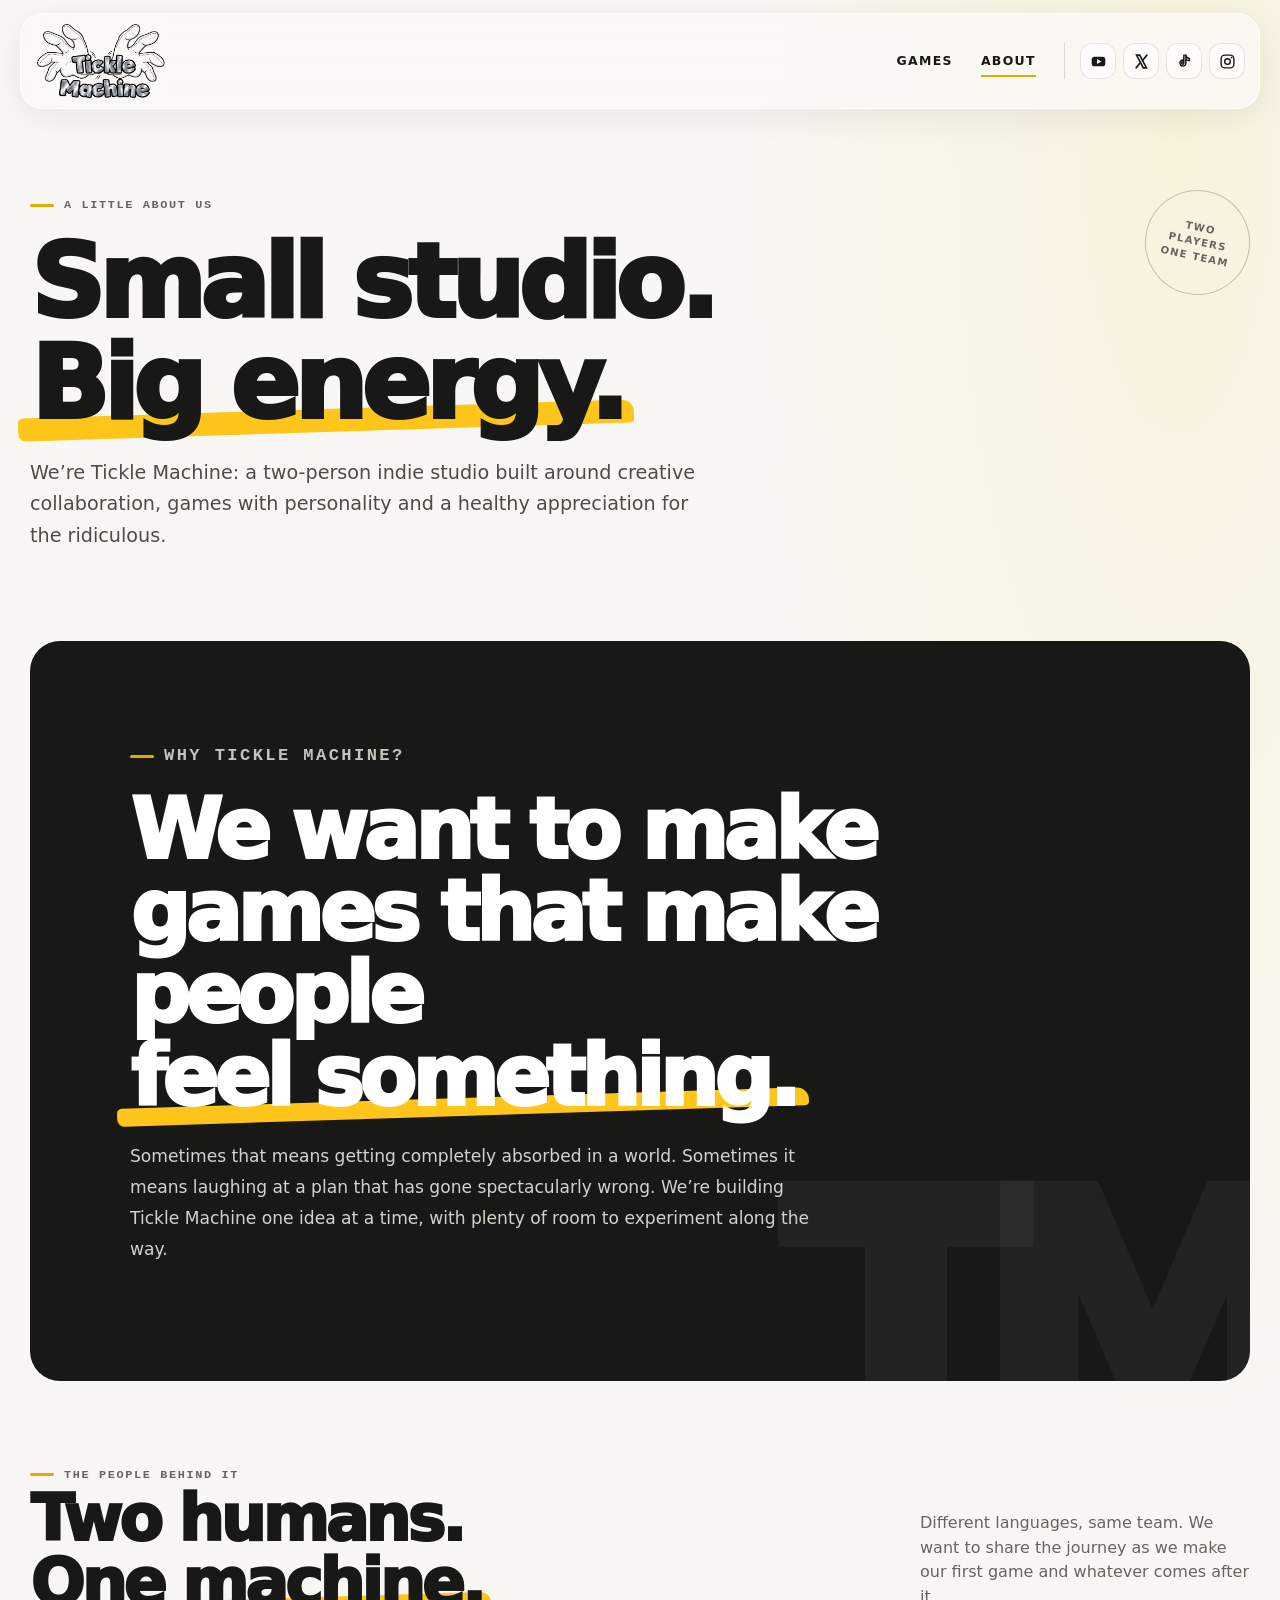
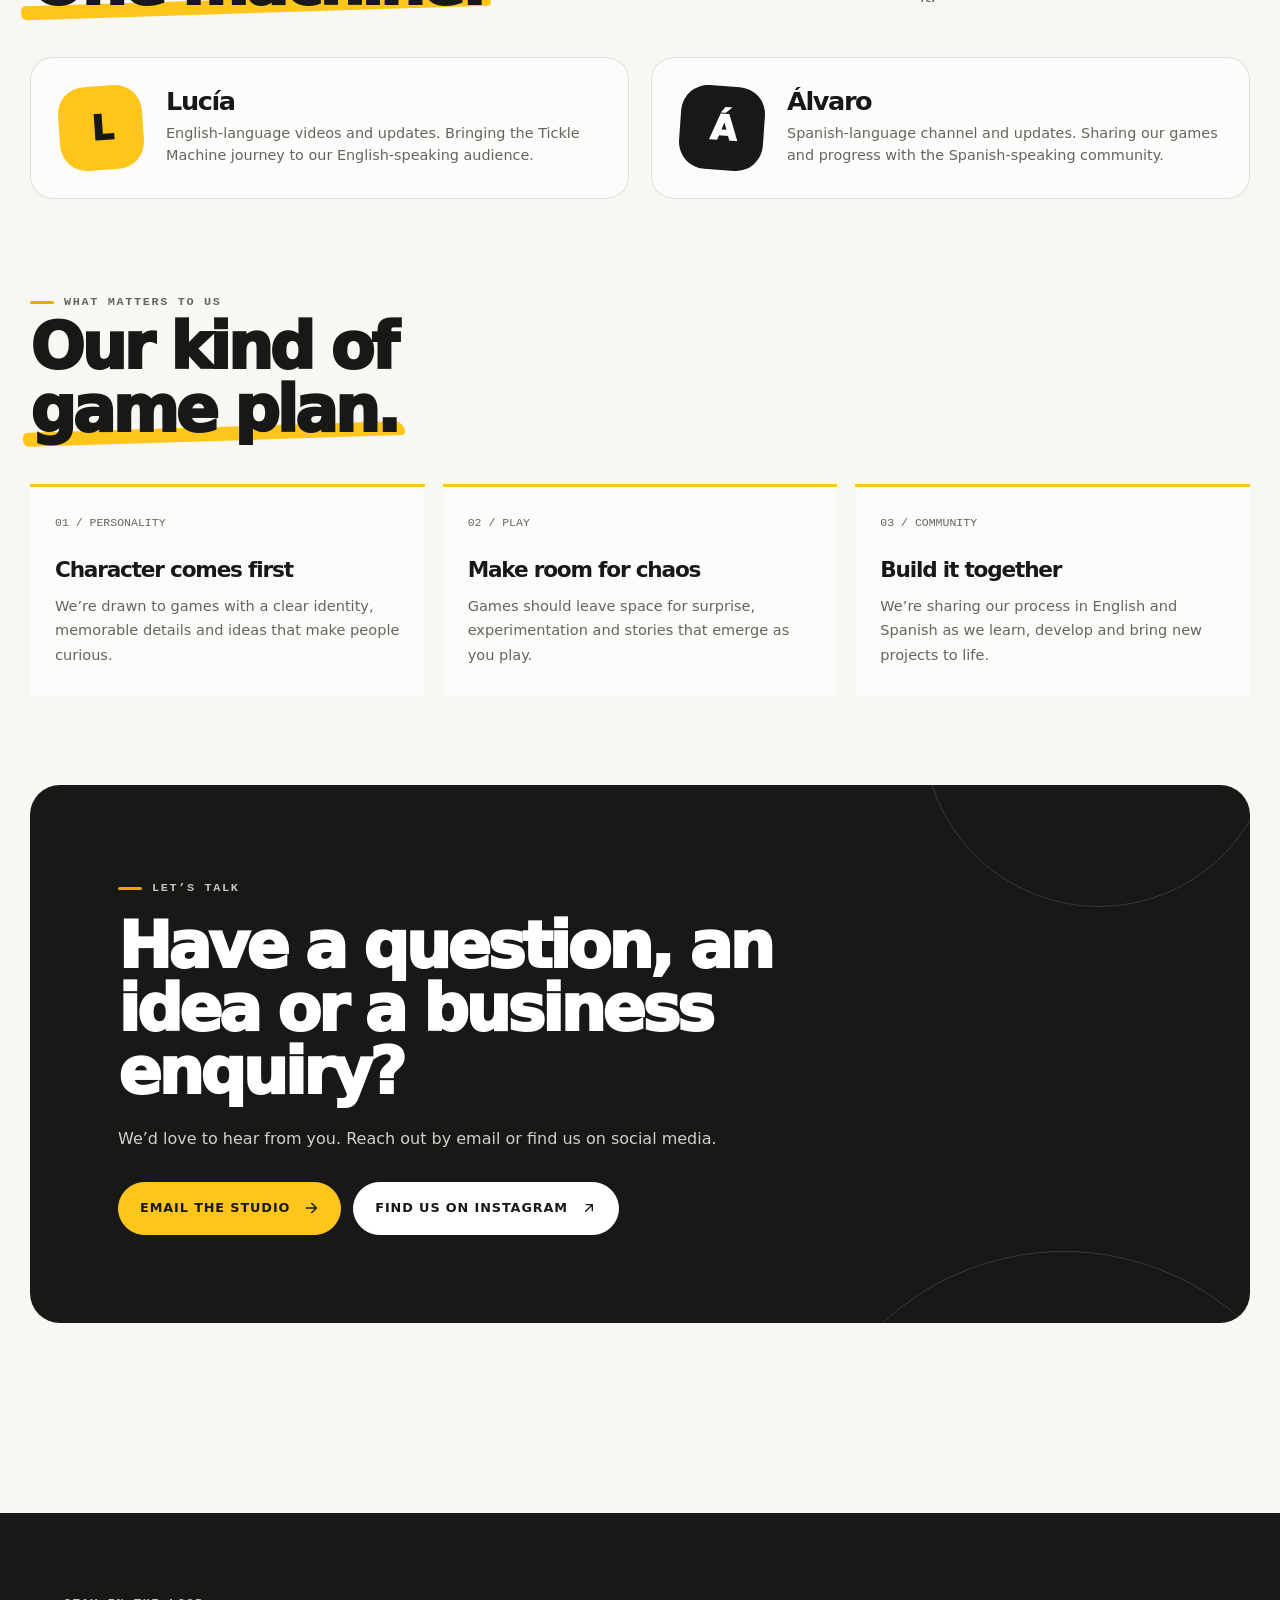
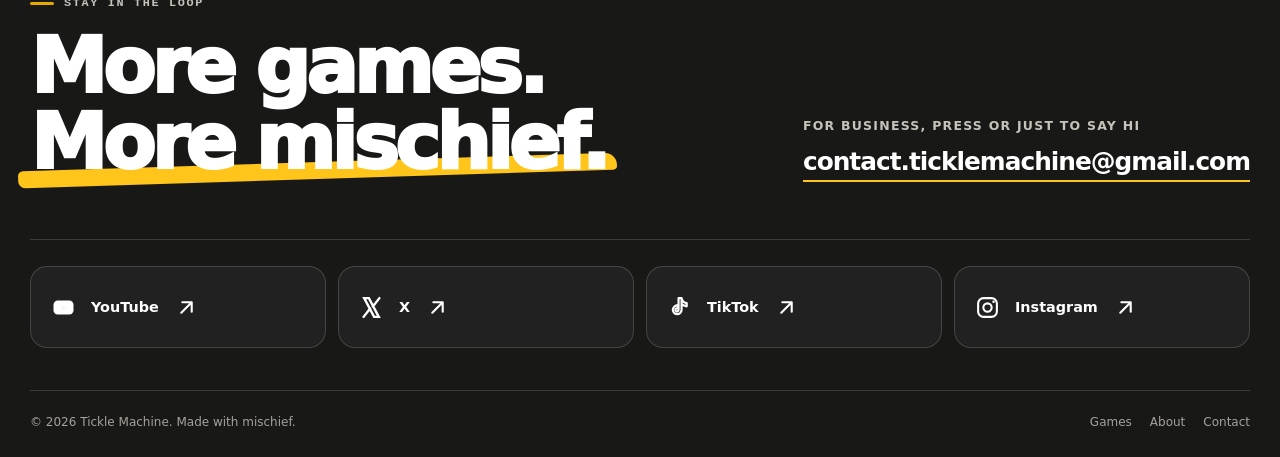
==== about.html @ f0a217b1 "commit page web" ====
<!doctype html>
<html lang="en">
<head>
  <meta charset="utf-8">
  <meta name="viewport" content="width=device-width, initial-scale=1">
  <meta name="theme-color" content="#f8f7f3">
  <meta name="description" content="Meet Lucía and Álvaro, the two-person indie studio behind Tickle Machine, and learn about the ideas shaping their games.">
  <meta property="og:type" content="website">
  <meta property="og:title" content="About Us — Tickle Machine">
  <meta property="og:description" content="Meet Lucía and Álvaro, the two-person indie studio behind Tickle Machine, and learn about the ideas shaping their games.">
  <title>About Us — Tickle Machine</title>
  <link rel="icon" type="image/png" href="assets/gangsta-style-logo.png">
  <script>document.documentElement.classList.add("js");</script>
  <link rel="stylesheet" href="styles.css">
  <script src="script.js" defer></script>
</head>
<body>
<a class="skip-link" href="#main-content">Skip to content</a>
<header class="site-header">
  <div class="nav-inner">
    <a class="brand-mark" href="index.html" aria-label="Tickle Machine home"><img src="assets/tickle-machine-logo.webp" alt="Tickle Machine" width="300" height="176"></a>
    <div class="nav-right">
      <button class="menu-toggle" type="button" aria-label="Open navigation menu" aria-expanded="false" aria-controls="navigation-panel"><svg viewBox="0 0 24 24" fill="none" stroke="currentColor" stroke-width="2.2" stroke-linecap="round" aria-hidden="true"><path d="M4 7h16M4 12h16M4 17h16"/></svg></button>
      <div class="nav-panel" id="navigation-panel">
        <nav class="main-nav" aria-label="Main navigation"><a class="nav-link" href="games.html">GAMES</a><a class="nav-link" href="about.html" aria-current="page">ABOUT</a></nav>
        <div class="social-nav-wrap"><p class="mobile-social-heading">Follow the machine</p><div class="nav-socials"><a class="social-icon" href="https://www.youtube.com/@TickleMachineEN" target="_blank" rel="noopener noreferrer" aria-label="Tickle Machine on YouTube" title="YouTube"><svg viewBox="0 0 24 24" aria-hidden="true"><rect x="2.4" y="5.2" width="19.2" height="13.6" rx="4.1" fill="currentColor"/><path d="M10 8.6 16 12l-6 3.4z" fill="var(--paper, #f8f7f3)"/></svg></a><a class="social-icon" href="https://x.com/TickleMachine_" target="_blank" rel="noopener noreferrer" aria-label="Tickle Machine on X" title="X"><svg viewBox="0 0 24 24" aria-hidden="true"><path d="M5 3h4.5l9.5 18h-4.5L5 3Zm-.6 18L10.7 13m2.6-2L19.6 3" fill="none" stroke="currentColor" stroke-width="2.3" stroke-linecap="round"/></svg></a><a class="social-icon" href="https://www.tiktok.com/@ticklemachine_en" target="_blank" rel="noopener noreferrer" aria-label="Tickle Machine on TikTok" title="TikTok"><svg viewBox="0 0 24 24" aria-hidden="true"><path d="M14 3v11.2a4.2 4.2 0 1 1-3.4-4.1v3a1.5 1.5 0 1 0 .5 1.1V3H14Zm0 0c.5 2.7 2.2 4.4 4.9 4.8v3.1A9.6 9.6 0 0 1 14 8.8" fill="none" stroke="currentColor" stroke-width="2.1" stroke-linecap="round" stroke-linejoin="round"/></svg></a><a class="social-icon" href="https://www.instagram.com/ticklemachine_en/" target="_blank" rel="noopener noreferrer" aria-label="Tickle Machine on Instagram" title="Instagram"><svg viewBox="0 0 24 24" aria-hidden="true"><rect x="3" y="3" width="18" height="18" rx="5.1" fill="none" stroke="currentColor" stroke-width="2"/><circle cx="12" cy="12" r="4" fill="none" stroke="currentColor" stroke-width="2"/><circle cx="17.8" cy="6.4" r="1.2" fill="currentColor"/></svg></a></div></div>
      </div>
    </div>
  </div>
</header>
<main id="main-content">
<section class="page-intro">
  <div class="container"><p class="eyebrow reveal">A little about us</p><h1 class="reveal">Small studio.<br><span class="accent-text">Big energy.</span></h1><p class="lead reveal">We’re Tickle Machine: a two-person indie studio built around creative collaboration, games with personality and a healthy appreciation for the ridiculous.</p></div>
  <div class="page-stamp" aria-hidden="true">Two<br>players<br>one team</div>
</section>
<section class="section" style="padding-top:0">
  <div class="container">
    <div class="about-manifesto reveal"><p class="eyebrow">Why Tickle Machine?</p><h2>We want to make games that make people <span class="accent-text">feel something.</span></h2><p>Sometimes that means getting completely absorbed in a world. Sometimes it means laughing at a plan that has gone spectacularly wrong. We’re building Tickle Machine one idea at a time, with plenty of room to experiment along the way.</p></div>
    <div class="section-heading reveal" style="margin-top:78px"><div><p class="eyebrow">The people behind it</p><h2>Two humans.<br><span class="accent-text">One machine.</span></h2></div><p>Different languages, same team. We want to share the journey as we make our first game and whatever comes after it.</p></div>
    <div class="people-grid">
      <article class="person-card reveal"><div class="person-monogram" aria-hidden="true">L</div><div><h3>Lucía</h3><p>English-language videos and updates. Bringing the Tickle Machine journey to our English-speaking audience.</p></div></article>
      <article class="person-card reveal reveal-delay-1"><div class="person-monogram" aria-hidden="true">Á</div><div><h3>Álvaro</h3><p>Spanish-language channel and updates. Sharing our games and progress with the Spanish-speaking community.</p></div></article>
    </div>
    <div class="section-heading reveal" style="margin-top:88px"><div><p class="eyebrow">What matters to us</p><h2>Our kind of <span class="accent-text">game plan.</span></h2></div></div>
    <div class="values-grid">
      <article class="value-card reveal"><span class="value-number">01 / PERSONALITY</span><h3>Character comes first</h3><p>We’re drawn to games with a clear identity, memorable details and ideas that make people curious.</p></article>
      <article class="value-card reveal reveal-delay-1"><span class="value-number">02 / PLAY</span><h3>Make room for chaos</h3><p>Games should leave space for surprise, experimentation and stories that emerge as you play.</p></article>
      <article class="value-card reveal reveal-delay-2"><span class="value-number">03 / COMMUNITY</span><h3>Build it together</h3><p>We’re sharing our process in English and Spanish as we learn, develop and bring new projects to life.</p></article>
    </div>
    <div class="about-contact studio-banner about-contact reveal"><p class="eyebrow">Let’s talk</p><h2>Have a question, an idea or a business enquiry?</h2><p>We’d love to hear from you. Reach out by email or find us on social media.</p><div class="button-row"><a class="button button-primary" href="mailto:contact.ticklemachine@gmail.com">Email the studio <svg viewBox="0 0 24 24" fill="none" stroke="currentColor" stroke-width="2" stroke-linecap="round" stroke-linejoin="round" aria-hidden="true"><path d="M5 12h14M13 5l7 7-7 7"/></svg></a><a class="button button-light" href="https://www.instagram.com/ticklemachine_en/" target="_blank" rel="noopener noreferrer">Find us on Instagram <svg viewBox="0 0 24 24" fill="none" stroke="currentColor" stroke-width="2" stroke-linecap="round" stroke-linejoin="round" aria-hidden="true"><path d="M7 17 17 7M8 7h9v9"/></svg></a></div></div>
  </div>
</section>
</main>
<footer class="site-footer">
  <div class="container">
    <div class="footer-top">
      <div><p class="eyebrow">Stay in the loop</p><h2>More games.<br><span class="accent-text">More mischief.</span></h2></div>
      <div class="footer-email-block"><p>For business, press or just to say hi</p><a class="footer-email" href="mailto:contact.ticklemachine@gmail.com">contact.ticklemachine@gmail.com</a></div>
    </div>
    <div class="footer-socials" aria-label="Social media"><a class="footer-social" href="https://www.youtube.com/@TickleMachineEN" target="_blank" rel="noopener noreferrer" aria-label="Follow Tickle Machine on YouTube"><svg viewBox="0 0 24 24" aria-hidden="true"><rect x="2.4" y="5.2" width="19.2" height="13.6" rx="4.1" fill="currentColor"/><path d="M10 8.6 16 12l-6 3.4z" fill="var(--paper, #f8f7f3)"/></svg><span>YouTube</span><svg viewBox="0 0 24 24" fill="none" stroke="currentColor" stroke-width="2" stroke-linecap="round" stroke-linejoin="round" aria-hidden="true"><path d="M7 17 17 7M8 7h9v9"/></svg></a><a class="footer-social" href="https://x.com/TickleMachine_" target="_blank" rel="noopener noreferrer" aria-label="Follow Tickle Machine on X"><svg viewBox="0 0 24 24" aria-hidden="true"><path d="M5 3h4.5l9.5 18h-4.5L5 3Zm-.6 18L10.7 13m2.6-2L19.6 3" fill="none" stroke="currentColor" stroke-width="2.3" stroke-linecap="round"/></svg><span>X</span><svg viewBox="0 0 24 24" fill="none" stroke="currentColor" stroke-width="2" stroke-linecap="round" stroke-linejoin="round" aria-hidden="true"><path d="M7 17 17 7M8 7h9v9"/></svg></a><a class="footer-social" href="https://www.tiktok.com/@ticklemachine_en" target="_blank" rel="noopener noreferrer" aria-label="Follow Tickle Machine on TikTok"><svg viewBox="0 0 24 24" aria-hidden="true"><path d="M14 3v11.2a4.2 4.2 0 1 1-3.4-4.1v3a1.5 1.5 0 1 0 .5 1.1V3H14Zm0 0c.5 2.7 2.2 4.4 4.9 4.8v3.1A9.6 9.6 0 0 1 14 8.8" fill="none" stroke="currentColor" stroke-width="2.1" stroke-linecap="round" stroke-linejoin="round"/></svg><span>TikTok</span><svg viewBox="0 0 24 24" fill="none" stroke="currentColor" stroke-width="2" stroke-linecap="round" stroke-linejoin="round" aria-hidden="true"><path d="M7 17 17 7M8 7h9v9"/></svg></a><a class="footer-social" href="https://www.instagram.com/ticklemachine_en/" target="_blank" rel="noopener noreferrer" aria-label="Follow Tickle Machine on Instagram"><svg viewBox="0 0 24 24" aria-hidden="true"><rect x="3" y="3" width="18" height="18" rx="5.1" fill="none" stroke="currentColor" stroke-width="2"/><circle cx="12" cy="12" r="4" fill="none" stroke="currentColor" stroke-width="2"/><circle cx="17.8" cy="6.4" r="1.2" fill="currentColor"/></svg><span>Instagram</span><svg viewBox="0 0 24 24" fill="none" stroke="currentColor" stroke-width="2" stroke-linecap="round" stroke-linejoin="round" aria-hidden="true"><path d="M7 17 17 7M8 7h9v9"/></svg></a></div>
    <div class="footer-bottom"><p>© <span data-current-year>2026</span> Tickle Machine. Made with mischief.</p><div class="footer-bottom-links"><a href="games.html">Games</a><a href="about.html">About</a><a href="mailto:contact.ticklemachine@gmail.com">Contact</a></div></div>
  </div>
</footer>
</body>
</html>
---- styles.css ----
:root {
  --paper: #f8f7f3;
  --paper-deep: #efede7;
  --ink: #181817;
  --muted: #66645f;
  --line: rgba(24, 24, 23, .13);
  --yellow: #ffc51b;
  --yellow-deep: #e6a900;
  --white: #fff;
  --glass: rgba(255, 255, 255, .72);
  --shadow: 0 24px 70px rgba(24, 24, 23, .12);
  --radius: 26px;
  --content: 1220px;
}

* { box-sizing: border-box; }
html { scroll-behavior: smooth; scroll-padding-top: 112px; }
body {
  margin: 0;
  color: var(--ink);
  background:
    radial-gradient(ellipse at 92% 4%, rgba(255, 197, 27, .10), transparent 27rem),
    var(--paper);
  font-family: Inter, ui-sans-serif, system-ui, -apple-system, BlinkMacSystemFont, "Segoe UI", sans-serif;
  line-height: 1.55;
  -webkit-font-smoothing: antialiased;
}
body.menu-open { overflow: hidden; }
a { color: inherit; text-decoration: none; }
button { font: inherit; }
img { display: block; max-width: 100%; }
::selection { color: var(--ink); background: var(--yellow); }

.skip-link { position: absolute; z-index: 200; top: 8px; left: 8px; padding: 10px 14px; background: var(--yellow); border-radius: 12px; transform: translateY(-150%); }
.skip-link:focus { transform: translateY(0); }
.site-header {
  position: fixed;
  z-index: 100;
  top: 0; left: 0; right: 0;
  padding: 13px 20px;
  transition: padding .25s ease;
}
.site-header.scrolled { padding-top: 7px; padding-bottom: 7px; }
.nav-inner {
  width: min(100%, 1420px);
  min-height: 86px;
  margin: 0 auto;
  padding: 8px 14px 8px 10px;
  display: flex; align-items: center; justify-content: space-between; gap: 24px;
  border: 1px solid rgba(255,255,255,.72);
  background: rgba(250, 249, 246, .78);
  -webkit-backdrop-filter: blur(22px) saturate(1.15);
  backdrop-filter: blur(22px) saturate(1.15);
  border-radius: 23px;
  box-shadow: 0 8px 38px rgba(20, 19, 17, .07);
}
.brand-mark { flex: 0 0 auto; width: 140px; display: inline-flex; align-items: center; justify-content: center; border-radius: 13px; transform-origin: center; animation: brand-float 5s ease-in-out infinite; }
.brand-mark img { width: 100%; height: 78px; object-fit: contain; mix-blend-mode: multiply; }
@keyframes brand-float { 0%,100% { transform: translateY(0) rotate(-.25deg); } 50% { transform: translateY(-2px) rotate(.25deg); } }
.nav-right { display: flex; align-items: center; justify-content: flex-end; gap: clamp(15px, 2vw, 30px); }
.main-nav { display: flex; align-items: center; gap: clamp(18px, 2.2vw, 34px); }
.nav-link { position: relative; padding: 10px 0; font-size: .78rem; font-weight: 850; letter-spacing: .105em; }
.nav-link::after { content: ""; position: absolute; left: 0; bottom: 4px; width: 100%; height: 2px; background: var(--yellow-deep); transform: scaleX(0); transform-origin: right; transition: transform .25s ease; }
.nav-link:hover::after, .nav-link[aria-current="page"]::after { transform: scaleX(1); transform-origin: left; }
.nav-socials { display: flex; align-items: center; gap: 7px; padding-left: 15px; border-left: 1px solid var(--line); }
.social-icon { display: inline-grid; place-items: center; color: var(--ink); background: rgba(255,255,255,.62); border: 1px solid rgba(24,24,23,.10); transition: transform .25s ease, background .25s ease, border-color .25s ease; }
.social-icon:hover { background: var(--yellow); border-color: var(--yellow); transform: translateY(-3px) rotate(-3deg); }
.social-icon svg { width: 17px; height: 17px; display: block; }
.nav-socials .social-icon { width: 36px; height: 36px; border-radius: 12px; }
.menu-toggle { display: none; align-items: center; justify-content: center; width: 44px; height: 44px; background: var(--yellow); border: 0; border-radius: 13px; color: var(--ink); cursor: pointer; }
.menu-toggle svg { width: 22px; height: 22px; }

main { overflow: clip; }
.container { width: min(calc(100% - 48px), var(--content)); margin-inline: auto; }
.section { padding: 100px 0; }
.eyebrow { display: inline-flex; align-items: center; gap: 10px; margin: 0 0 18px; font-family: ui-monospace, SFMono-Regular, Menlo, Consolas, monospace; font-size: .74rem; line-height: 1.4; font-weight: 800; letter-spacing: .14em; text-transform: uppercase; color: var(--muted); }
.eyebrow::before { content: ""; width: 24px; height: 3px; background: var(--yellow-deep); border-radius: 8px; }
h1, h2, h3, p { margin-top: 0; }
h1, h2, h3 { letter-spacing: -.055em; line-height: .99; }
h1 { font-size: clamp(3.3rem, 7.5vw, 7.3rem); font-weight: 950; margin-bottom: 26px; }
h2 { font-size: clamp(2.5rem, 5vw, 5.2rem); font-weight: 920; margin-bottom: 22px; }
h3 { font-size: clamp(1.45rem, 2vw, 2rem); font-weight: 900; margin-bottom: 13px; }
.lead { max-width: 600px; color: #4e4c47; font-size: clamp(1.05rem, 1.5vw, 1.28rem); line-height: 1.65; }
.accent-text { position: relative; display: inline-block; z-index: 0; white-space: nowrap; }
.accent-text::after { content: ""; position: absolute; left: -2%; right: -2%; bottom: .03em; height: .22em; z-index: -1; background: var(--yellow); transform: rotate(-1.8deg); border-radius: 5px 12px 4px 7px; }
.button-row { display: flex; align-items: center; flex-wrap: wrap; gap: 12px; margin-top: 30px; }
.button { min-height: 53px; display: inline-flex; align-items: center; justify-content: center; gap: 13px; padding: 0 21px; border: 1px solid var(--ink); border-radius: 999px; background: var(--ink); color: white; font-size: .8rem; font-weight: 850; letter-spacing: .07em; text-transform: uppercase; transition: transform .25s ease, box-shadow .25s ease, background .25s ease, color .25s ease; }
.button svg { width: 16px; height: 16px; }
.button:hover { transform: translateY(-3px); box-shadow: 0 11px 23px rgba(24,24,23,.16); }
.button-primary { color: var(--ink); background: var(--yellow); border-color: var(--yellow); }
.button-primary:hover { background: #ffd34b; }
.button-light { color: var(--ink); background: rgba(255,255,255,.65); }
.button-light:hover { background: white; }
.text-link { display: inline-flex; align-items: center; gap: 10px; font-size: .88rem; font-weight: 850; }
.text-link svg { width: 18px; transition: transform .2s ease; }
.text-link:hover svg { transform: translateX(4px); }
.pill { display: inline-flex; align-items: center; gap: 7px; padding: 8px 12px; border: 1px solid rgba(255,255,255,.4); border-radius: 999px; background: rgba(255,255,255,.16); -webkit-backdrop-filter: blur(12px); backdrop-filter: blur(12px); font-size: .7rem; font-weight: 850; letter-spacing: .08em; text-transform: uppercase; }
.pill-dot { width: 7px; height: 7px; border-radius: 100%; background: var(--yellow); box-shadow: 0 0 0 4px rgba(255,197,27,.17); }

/* Home */
.home-hero { min-height: min(870px, 100svh); padding: 156px 0 76px; display: flex; align-items: center; }
.hero-grid { display: grid; grid-template-columns: .95fr 1.05fr; gap: clamp(35px, 6vw, 88px); align-items: center; }
.hero-copy { position: relative; z-index: 2; }
.hero-copy h1 { max-width: 680px; }
.hero-copy .lead { max-width: 535px; }
.hero-mini-note { display: inline-flex; align-items: center; gap: 10px; margin-top: 26px; color: var(--muted); font-size: .82rem; font-weight: 650; }
.hero-mini-note svg { width: 20px; height: 20px; color: var(--yellow-deep); }
.hero-art-wrap { position: relative; isolation: isolate; }
.hero-art { position: relative; border-radius: 30px; overflow: hidden; min-height: 440px; aspect-ratio: 1.02 / 1; background: #282727; box-shadow: var(--shadow); transform: rotate(1.1deg); }
.hero-art::after { content: ""; position: absolute; inset: 0; background: linear-gradient(180deg, rgba(0,0,0,.02) 25%, rgba(0,0,0,.7) 100%); }
.hero-art > img { position: absolute; inset: 0; width: 100%; height: 100%; object-fit: cover; object-position: 65% center; transform: scale(1.02); transition: transform .8s cubic-bezier(.2,.7,.2,1); }
.hero-art-wrap:hover .hero-art > img { transform: scale(1.075); }
.art-topline { position: absolute; z-index: 2; top: 22px; left: 22px; right: 22px; display: flex; justify-content: space-between; gap: 12px; color: white; }
.art-mark { position: absolute; z-index: 3; bottom: 22px; left: 22px; right: 22px; display: flex; align-items: end; justify-content: space-between; gap: 15px; color: #fff; }
.art-mark .game-logo { width: min(58%, 310px); padding: 8px 10px 2px; border-radius: 15px; background: rgba(255,255,255,.91); -webkit-backdrop-filter: blur(15px); backdrop-filter: blur(15px); transform: rotate(-1deg); }
.art-mark .art-title { font-size: .76rem; line-height: 1.4; font-weight: 850; letter-spacing: .12em; text-transform: uppercase; text-align: right; }
.sticker { position: absolute; z-index: 4; right: -17px; top: 22%; width: 112px; height: 112px; display: grid; place-items: center; text-align: center; padding: 15px; background: var(--yellow); border-radius: 50%; font-size: .7rem; line-height: 1.2; font-weight: 950; letter-spacing: .05em; text-transform: uppercase; transform: rotate(10deg); box-shadow: 0 13px 30px rgba(0,0,0,.14); }
.hero-orbit { position: absolute; z-index: -1; width: 145px; height: 145px; top: -28px; right: -24px; border: 1px solid rgba(24,24,23,.2); border-radius: 50%; }
.hero-orbit::after { content: ""; position: absolute; width: 12px; height: 12px; top: 19px; left: 14px; border-radius: 50%; background: var(--yellow); }
.scroll-hint { display: flex; align-items: center; gap: 10px; margin-top: 42px; color: var(--muted); font-size: .7rem; letter-spacing: .14em; font-weight: 850; text-transform: uppercase; }
.scroll-hint span { width: 35px; height: 35px; display: grid; place-items: center; border: 1px solid var(--line); border-radius: 50%; animation: nudge 1.7s ease-in-out infinite; }
.scroll-hint svg { width: 15px; }
@keyframes nudge { 0%,100% { transform: translateY(0); } 50% { transform: translateY(4px); } }

.intro-strip { padding: 22px 0; border-block: 1px solid var(--line); background: rgba(255,255,255,.42); overflow: hidden; }
.marquee { display: flex; width: max-content; align-items: center; gap: 28px; animation: marquee 28s linear infinite; }
.marquee span { white-space: nowrap; font-size: .73rem; font-weight: 900; letter-spacing: .15em; text-transform: uppercase; }
.marquee .star { color: var(--yellow-deep); font-size: 1.4rem; }
@keyframes marquee { to { transform: translateX(-50%); } }
.home-games { padding-top: 112px; }
.section-heading { display: flex; align-items: end; justify-content: space-between; gap: 30px; margin-bottom: 42px; }
.section-heading h2 { max-width: 690px; margin-bottom: 0; }
.section-heading p { max-width: 330px; margin-bottom: 5px; color: var(--muted); }
.game-feature { display: grid; grid-template-columns: 1.05fr .95fr; align-items: stretch; overflow: hidden; border: 1px solid rgba(24,24,23,.08); border-radius: var(--radius); background: rgba(255,255,255,.66); box-shadow: 0 16px 50px rgba(24,24,23,.045); }
.game-feature + .game-feature { margin-top: 35px; }
.game-feature.reverse .feature-visual { order: 2; }
.game-feature.reverse .feature-content { order: 1; }
.feature-visual { position: relative; min-height: 450px; overflow: hidden; background: #242322; }
.feature-visual > img.scene { width: 100%; height: 100%; position: absolute; inset: 0; object-fit: cover; object-position: 56% center; transition: transform .8s ease; }
.game-feature:hover .feature-visual > img.scene { transform: scale(1.04); }
.feature-visual::after { content: ""; position: absolute; inset: 0; background: linear-gradient(0deg, rgba(0,0,0,.44), transparent 60%); pointer-events: none; }
.feature-visual .visual-tag { position: absolute; z-index: 2; left: 22px; top: 22px; }
.feature-visual .floating-logo { position: absolute; z-index: 2; left: 7%; right: 7%; bottom: 7%; padding: 12px; border-radius: 18px; background: rgba(255,255,255,.91); box-shadow: 0 18px 45px rgba(0,0,0,.16); }
.feature-visual .floating-logo img { width: min(100%, 410px); margin: auto; }
.feature-content { padding: clamp(34px, 5.2vw, 72px); display: flex; flex-direction: column; align-items: flex-start; justify-content: center; }
.feature-content .eyebrow { margin-bottom: 22px; }
.feature-content h3 { font-size: clamp(2.4rem, 4vw, 4.3rem); line-height: .93; margin-bottom: 20px; }
.feature-content p { color: #5f5c55; font-size: 1rem; line-height: 1.75; }
.feature-meta { display: flex; flex-wrap: wrap; gap: 8px; margin: 9px 0 24px; }
.meta-chip { padding: 7px 10px; border-radius: 999px; background: var(--paper-deep); font-size: .69rem; font-weight: 800; letter-spacing: .03em; }
.feature-content .button { margin-top: 7px; }
.studio-banner { position: relative; overflow: hidden; padding: clamp(40px, 7vw, 88px); margin-top: 100px; border-radius: 30px; background: var(--ink); color: #fff; }
.studio-banner::before, .studio-banner::after { content: ""; position: absolute; border: 1px solid rgba(255,255,255,.14); border-radius: 50%; pointer-events: none; }
.studio-banner::before { width: 350px; height: 350px; top: -230px; right: -25px; }
.studio-banner::after { width: 530px; height: 530px; bottom: -460px; right: -80px; }
.studio-banner .eyebrow { color: #c7c4bd; }
.studio-banner h2 { position: relative; max-width: 800px; }
.studio-banner p { position: relative; max-width: 620px; color: #d3d0c9; }
.studio-banner .button-light { color: var(--ink); background: #fff; border-color: white; }

/* Inner page heading */
.page-intro { padding: 190px 0 70px; position: relative; }
.page-intro h1 { max-width: 940px; font-size: clamp(3.6rem, 8vw, 8rem); margin-bottom: 22px; }
.page-intro .lead { max-width: 690px; }
.page-stamp { position: absolute; right: max(24px, calc((100vw - var(--content))/2)); top: 190px; width: 105px; height: 105px; display: grid; place-items: center; text-align: center; border-radius: 50%; border: 1px solid rgba(24,24,23,.24); color: var(--muted); font-size: .63rem; font-weight: 850; letter-spacing: .13em; line-height: 1.45; text-transform: uppercase; transform: rotate(12deg); }

/* Games grid */
.games-grid-section { padding: 0 0 120px; }
.games-toolbar { display: flex; align-items: center; justify-content: space-between; gap: 18px; margin-bottom: 28px; padding-bottom: 18px; border-bottom: 1px solid var(--line); }
.games-toolbar span { font-size: .76rem; font-weight: 850; letter-spacing: .12em; text-transform: uppercase; color: var(--muted); }
.games-grid { display: grid; grid-template-columns: repeat(3, minmax(0, 1fr)); gap: 28px; }
.game-card { min-width: 0; }
.game-card-link { display: block; height: 100%; }
.game-cover { position: relative; overflow: hidden; isolation: isolate; aspect-ratio: .95 / 1; display: flex; align-items: end; justify-content: center; padding: 20px; border-radius: 22px; background: #2a2927; box-shadow: 0 14px 35px rgba(24,24,23,.09); transition: transform .3s ease, box-shadow .3s ease; }
.game-cover::after { content: ""; position: absolute; z-index: -1; inset: 0; background: linear-gradient(180deg, rgba(0,0,0,.01) 22%, rgba(0,0,0,.72) 100%); }
.game-card-link:hover .game-cover { transform: translateY(-7px) rotate(-.35deg); box-shadow: 0 25px 48px rgba(24,24,23,.16); }
.game-cover .cover-bg { position: absolute; z-index: -2; inset: 0; width: 100%; height: 100%; object-fit: cover; transition: transform .6s ease; }
.game-card-link:hover .cover-bg { transform: scale(1.06); }
.cover-logo { width: 100%; padding: 13px 10px 4px; border-radius: 15px; background: rgba(255,255,255,.94); }
.cover-logo img { width: 100%; max-height: 170px; object-fit: contain; }
.cover-index { position: absolute; top: 15px; left: 15px; padding: 8px 10px; color: white; font-family: ui-monospace, SFMono-Regular, Menlo, monospace; font-size: .72rem; font-weight: 800; border-radius: 999px; border: 1px solid rgba(255,255,255,.5); background: rgba(0,0,0,.17); -webkit-backdrop-filter: blur(10px); backdrop-filter: blur(10px); }
.cover-open { position: absolute; top: 14px; right: 14px; display: grid; place-items: center; width: 37px; height: 37px; border-radius: 50%; color: var(--ink); background: var(--yellow); transform: translateY(4px); opacity: 0; transition: opacity .25s ease, transform .25s ease; }
.cover-open svg { width: 17px; }
.game-card-link:hover .cover-open { opacity: 1; transform: translateY(0); }
.game-card-info { display: flex; align-items: start; justify-content: space-between; gap: 14px; padding: 18px 3px 0; }
.game-card-info h2 { font-size: clamp(1.2rem, 2vw, 1.75rem); margin: 0 0 7px; line-height: 1.05; }
.game-card-info p { margin: 0; color: var(--muted); font-size: .88rem; }
.game-status { flex: 0 0 auto; margin-top: 2px; padding: 7px 9px; border-radius: 999px; background: rgba(255,197,27,.25); color: #5a4700; font-size: .61rem; line-height: 1.2; font-weight: 900; letter-spacing: .06em; text-transform: uppercase; }
.placeholder-card { min-height: 100%; }
.placeholder-cover { aspect-ratio: .95 / 1; display: flex; align-items: center; justify-content: center; flex-direction: column; position: relative; padding: 25px; overflow: hidden; border: 1px dashed rgba(24,24,23,.24); border-radius: 22px; background: linear-gradient(145deg, rgba(255,255,255,.65), rgba(239,237,231,.5)); }
.placeholder-cover::before, .placeholder-cover::after { content: ""; position: absolute; width: 180px; height: 180px; border: 1px solid rgba(24,24,23,.08); border-radius: 50%; }
.placeholder-cover::after { width: 260px; height: 260px; }
.placeholder-icon { width: 61px; height: 61px; z-index: 1; display: grid; place-items: center; border-radius: 20px; background: var(--yellow); transform: rotate(-7deg); }
.placeholder-icon svg { width: 28px; height: 28px; }
.placeholder-kicker, .placeholder-cover strong { position: relative; z-index: 1; text-align: center; }
.placeholder-kicker { margin: 25px 0 9px; color: var(--muted); font-size: .65rem; font-weight: 850; letter-spacing: .15em; text-transform: uppercase; }
.placeholder-cover strong { max-width: 260px; font-size: clamp(1.4rem, 2.5vw, 2.3rem); line-height: .99; letter-spacing: -.05em; }
.placeholder-card .game-card-info { padding-top: 18px; }

/* Game detail */
.detail-hero { position: relative; min-height: 690px; padding: 166px 0 80px; display: flex; align-items: end; color: white; background: #222; isolation: isolate; }
.detail-hero::before { content: ""; position: absolute; z-index: -2; inset: 0; background-image: url("assets/gangsta-style-scene.webp"); background-size: cover; background-position: center 58%; transform: scale(1.015); }
.detail-hero::after { content: ""; position: absolute; z-index: -1; inset: 0; background: linear-gradient(90deg, rgba(0,0,0,.78) 0%, rgba(0,0,0,.35) 56%, rgba(0,0,0,.13) 100%), linear-gradient(0deg, rgba(0,0,0,.54), transparent 65%); }
.detail-hero-content { width: min(calc(100% - 48px), var(--content)); margin: 0 auto; }
.detail-logo-panel { width: min(100%, 520px); padding: 16px 24px 10px; margin-bottom: 28px; border-radius: 22px; background: rgba(255,255,255,.94); box-shadow: 0 20px 70px rgba(0,0,0,.22); transform: rotate(-1deg); }
.detail-logo-panel img { width: 100%; }
.detail-hero h1 { position: absolute; width: 1px; height: 1px; padding: 0; margin: -1px; overflow: hidden; clip: rect(0,0,0,0); white-space: nowrap; border: 0; }
.detail-hero .lead { max-width: 630px; color: rgba(255,255,255,.91); font-size: clamp(1.12rem, 1.8vw, 1.4rem); }
.detail-hero .button-light { color: var(--ink); background: white; border-color: white; }
.detail-meta { display: flex; flex-wrap: wrap; gap: 9px; margin-top: 27px; }
.detail-overview { display: grid; grid-template-columns: .8fr 1.2fr; gap: clamp(40px, 8vw, 110px); align-items: start; }
.overview-aside { position: sticky; top: 126px; }
.overview-aside h2 { font-size: clamp(2.7rem, 4vw, 4.4rem); }
.overview-copy p { color: #57544f; font-size: 1.08rem; line-height: 1.85; }
.overview-copy p:first-child { font-size: 1.24rem; color: var(--ink); }
.feature-list { display: grid; grid-template-columns: repeat(3, minmax(0, 1fr)); gap: 17px; margin-top: 54px; }
.feature-tile { padding: 27px 24px 30px; border: 1px solid var(--line); border-radius: 20px; background: rgba(255,255,255,.6); transition: transform .25s ease, background .25s ease; }
.feature-tile:hover { transform: translateY(-5px); background: white; }
.tile-icon { width: 48px; height: 48px; display: grid; place-items: center; margin-bottom: 25px; background: var(--yellow); border-radius: 15px; transform: rotate(-4deg); }
.tile-icon svg { width: 24px; height: 24px; }
.feature-tile h3 { font-size: 1.35rem; line-height: 1.05; }
.feature-tile p { margin: 0; font-size: .91rem; color: var(--muted); line-height: 1.7; }
.detail-end-card { position: relative; display: grid; grid-template-columns: 1fr auto; align-items: center; gap: 35px; overflow: hidden; padding: clamp(30px, 5vw, 60px); border-radius: 26px; background: var(--yellow); }
.detail-end-card::after { content: "GS"; position: absolute; right: 8%; bottom: -53%; color: rgba(24,24,23,.065); font-size: 18rem; line-height: .8; font-weight: 1000; letter-spacing: -.14em; transform: rotate(-11deg); pointer-events: none; }
.detail-end-card h2 { position: relative; z-index: 1; margin-bottom: 12px; font-size: clamp(2.2rem, 4vw, 4.1rem); }
.detail-end-card p { position: relative; z-index: 1; margin: 0; max-width: 600px; color: rgba(24,24,23,.75); }
.detail-end-card .button { position: relative; z-index: 1; white-space: nowrap; background: var(--ink); border-color: var(--ink); }

/* About */
.about-manifesto { position: relative; padding: clamp(40px, 8vw, 100px); overflow: hidden; background: var(--ink); color: white; border-radius: 30px; }
.about-manifesto::before { content: "TM"; position: absolute; right: -20px; bottom: -95px; color: rgba(255,255,255,.045); font-size: clamp(11rem, 28vw, 26rem); line-height: .8; font-weight: 1000; letter-spacing: -.15em; pointer-events: none; }
.about-manifesto .eyebrow { color: #c6c3bb; }
.about-manifesto h2 { position: relative; max-width: 850px; font-size: clamp(2.8rem, 6.5vw, 6.5rem); }
.about-manifesto p { position: relative; max-width: 680px; color: #d5d2ca; font-size: 1.07rem; line-height: 1.8; }
.people-grid { display: grid; grid-template-columns: repeat(2, minmax(0, 1fr)); gap: 22px; margin-top: 34px; }
.person-card { display: flex; align-items: center; gap: 23px; padding: 28px; border: 1px solid var(--line); border-radius: 23px; background: rgba(255,255,255,.66); }
.person-monogram { flex: 0 0 auto; width: 84px; height: 84px; display: grid; place-items: center; border-radius: 27px; background: var(--yellow); font-size: 2.15rem; line-height: 1; font-weight: 950; letter-spacing: -.08em; transform: rotate(-4deg); }
.person-card:nth-child(2) .person-monogram { background: var(--ink); color: white; transform: rotate(4deg); }
.person-card h3 { margin-bottom: 7px; }
.person-card p { margin: 0; color: var(--muted); font-size: .9rem; }
.values-grid { display: grid; grid-template-columns: repeat(3,minmax(0,1fr)); gap: 18px; margin-top: 38px; }
.value-card { padding: 27px 25px; border-top: 3px solid var(--yellow); background: rgba(255,255,255,.5); }
.value-card .value-number { display: block; margin-bottom: 27px; color: var(--muted); font-family: ui-monospace, SFMono-Regular, Menlo, monospace; font-size: .72rem; }
.value-card h3 { font-size: 1.35rem; }
.value-card p { margin: 0; color: var(--muted); font-size: .91rem; line-height: 1.7; }
.about-contact { margin-top: 90px; }

/* Footer */
.site-footer { margin-top: 90px; padding: 75px 0 25px; color: white; background: var(--ink); }
.footer-top { display: grid; grid-template-columns: 1fr 1fr; gap: 38px; align-items: end; padding-bottom: 58px; }
.footer-top .eyebrow { color: #c6c3bb; }
.footer-top h2 { max-width: 650px; margin-bottom: 0; font-size: clamp(2.8rem, 6vw, 5.9rem); }
.footer-email-block { justify-self: end; }
.footer-email-block p { margin-bottom: 8px; color: #c6c3bb; font-size: .78rem; font-weight: 750; letter-spacing: .1em; text-transform: uppercase; }
.footer-email { font-size: clamp(1.05rem, 2vw, 1.55rem); font-weight: 800; letter-spacing: -.04em; border-bottom: 2px solid var(--yellow); padding-bottom: 4px; overflow-wrap: anywhere; }
.footer-email:hover { color: var(--yellow); }
.footer-socials { display: grid; grid-template-columns: repeat(4,minmax(0,1fr)); gap: 12px; padding: 26px 0 42px; border-top: 1px solid rgba(255,255,255,.16); border-bottom: 1px solid rgba(255,255,255,.16); }
.footer-social { display: flex; align-items: center; gap: 15px; min-height: 82px; padding: 18px 20px; border: 1px solid rgba(255,255,255,.16); border-radius: 17px; color: white; background: rgba(255,255,255,.045); transition: background .25s ease, transform .25s ease, color .25s ease; }
.footer-social:hover { background: var(--yellow); color: var(--ink); border-color: var(--yellow); transform: translateY(-4px); }
.footer-social svg { width: 25px; height: 25px; flex: 0 0 auto; }
.footer-social span { font-size: .9rem; font-weight: 850; }
.footer-bottom { display: flex; align-items: center; justify-content: space-between; gap: 20px; padding-top: 22px; color: #a5a29b; font-size: .75rem; }
.footer-bottom p { margin: 0; }
.footer-bottom-links { display: flex; gap: 18px; }
.footer-bottom-links a:hover { color: white; }

.reveal { opacity: 1; transform: none; }
.js .reveal { opacity: 0; transform: translateY(24px); transition: opacity .7s ease, transform .7s cubic-bezier(.2,.7,.2,1); }
.js .reveal.is-visible { opacity: 1; transform: translateY(0); }
.reveal-delay-1 { transition-delay: .09s; }
.reveal-delay-2 { transition-delay: .18s; }
.reveal-delay-3 { transition-delay: .27s; }

.nav-panel { display: flex; align-items: center; gap: clamp(18px, 2.2vw, 34px); }
.social-nav-wrap { display: flex; align-items: center; }
.mobile-social-heading { display: none; }

@media (max-width: 1100px) {
  .nav-inner { gap: 15px; }
  .brand-mark { width: 118px; }
  .brand-mark img { height: 68px; }
  .nav-right { gap: 18px; }
  .main-nav { gap: 20px; }
  .nav-socials { padding-left: 10px; gap: 5px; }
  .nav-socials .social-icon { width: 32px; height: 32px; border-radius: 10px; }
  .home-hero { min-height: auto; padding-top: 155px; padding-bottom: 80px; }
  .hero-grid { gap: 38px; }
  .hero-art { min-height: 390px; }
  .sticker { width: 94px; height: 94px; font-size: .62rem; right: -11px; }
  .games-grid { gap: 18px; }
  .game-cover { padding: 15px; }
  .footer-social { padding: 15px; gap: 10px; }
}
@media (max-width: 850px) {
  .site-header { padding: 10px 12px; }
  .nav-inner { min-height: 66px; padding: 5px 8px; border-radius: 19px; }
  .brand-mark { width: 106px; }
  .brand-mark img { height: 61px; }
  .menu-toggle { display: inline-flex; position: relative; z-index: 102; }
  .nav-right { gap: 0; }
  .nav-panel { position: fixed; z-index: 101; inset: 0; padding: 104px 22px 30px; display: flex; flex-direction: column; align-items: stretch; gap: 25px; background: rgba(248,247,243,.97); -webkit-backdrop-filter: blur(28px); backdrop-filter: blur(28px); opacity: 0; visibility: hidden; transform: translateY(-10px); transition: opacity .25s ease, transform .25s ease, visibility .25s; overflow-y: auto; }
  .nav-panel.open { opacity: 1; visibility: visible; transform: translateY(0); }
  .main-nav { display: flex; flex-direction: column; align-items: stretch; gap: 0; }
  .nav-link { font-size: 1.45rem; padding: 17px 5px; border-bottom: 1px solid var(--line); }
  .nav-link::after { bottom: 8px; width: 100px; }
  .nav-socials { border-left: 0; padding: 0; gap: 12px; }
  .nav-socials .social-icon { width: 54px; height: 54px; border-radius: 16px; }
  .nav-socials .social-icon svg { width: 22px; height: 22px; }
  .mobile-social-heading { color: var(--muted); margin: 0 0 13px; font-size: .72rem; font-weight: 850; letter-spacing: .13em; text-transform: uppercase; }
  .hero-grid { grid-template-columns: 1fr; gap: 44px; }
  .hero-copy { max-width: 720px; }
  .home-hero { padding-top: 145px; }
  .hero-art-wrap { width: min(100%, 710px); margin-left: auto; }
  .hero-art { min-height: 0; aspect-ratio: 1.25 / 1; }
  .section { padding: 78px 0; }
  .section-heading { align-items: start; flex-direction: column; gap: 18px; }
  .game-feature { grid-template-columns: 1fr; }
  .feature-visual { min-height: 370px; aspect-ratio: 1.35 / 1; }
  .feature-content { padding: 38px; }
  .game-feature.reverse .feature-visual, .game-feature.reverse .feature-content { order: initial; }
  .page-stamp { width: 78px; height: 78px; top: 175px; right: 28px; font-size: .53rem; }
  .games-grid { grid-template-columns: repeat(2,minmax(0,1fr)); }
  .detail-hero { min-height: 620px; }
  .detail-overview { grid-template-columns: 1fr; gap: 20px; }
  .overview-aside { position: static; }
  .feature-list { grid-template-columns: repeat(2,minmax(0,1fr)); }
  .feature-tile:last-child { grid-column: span 2; }
  .footer-top { grid-template-columns: 1fr; align-items: start; }
  .footer-email-block { justify-self: start; }
  .footer-socials { grid-template-columns: repeat(2,minmax(0,1fr)); }
}
@media (max-width: 560px) {
  .container { width: min(calc(100% - 34px), var(--content)); }
  h1 { font-size: clamp(3rem, 15vw, 5rem); }
  h2 { font-size: clamp(2.55rem, 11vw, 4rem); }
  .home-hero { padding: 132px 0 58px; }
  .hero-copy h1 { margin-bottom: 20px; }
  .hero-copy .lead { font-size: 1.03rem; }
  .button-row { margin-top: 24px; }
  .button { min-height: 49px; padding-inline: 17px; font-size: .72rem; }
  .hero-art { aspect-ratio: .93 / 1; border-radius: 23px; }
  .art-topline { left: 14px; top: 14px; right: 14px; }
  .art-mark { left: 13px; right: 13px; bottom: 15px; flex-direction: column; align-items: start; }
  .art-mark .game-logo { width: 65%; }
  .art-mark .art-title { align-self: end; margin-top: -8px; }
  .sticker { top: 16%; right: -8px; width: 78px; height: 78px; padding: 10px; font-size: .51rem; }
  .hero-orbit { width: 90px; height: 90px; top: -20px; right: -12px; }
  .scroll-hint { margin-top: 27px; }
  .home-games { padding-top: 72px; }
  .section { padding: 66px 0; }
  .feature-visual { min-height: 310px; }
  .feature-content { padding: 29px 24px 32px; }
  .feature-content h3 { font-size: 3rem; }
  .studio-banner { margin-top: 70px; border-radius: 23px; }
  .page-intro { padding: 146px 0 51px; }
  .page-intro h1 { font-size: clamp(3.35rem, 16vw, 5.2rem); }
  .page-stamp { display: none; }
  .games-grid-section { padding-bottom: 75px; }
  .games-grid { grid-template-columns: 1fr; gap: 28px; }
  .game-cover, .placeholder-cover { aspect-ratio: 1.08 / 1; }
  .game-cover { padding: 22px; }
  .cover-logo { max-width: 420px; }
  .game-card-info h2 { font-size: 1.55rem; }
  .detail-hero { min-height: 650px; padding: 142px 0 49px; }
  .detail-hero-content { width: calc(100% - 34px); }
  .detail-logo-panel { padding: 12px 14px 7px; border-radius: 17px; }
  .detail-hero .lead { font-size: 1.05rem; }
  .detail-meta { margin-top: 19px; }
  .feature-list { grid-template-columns: 1fr; }
  .feature-tile:last-child { grid-column: auto; }
  .detail-end-card { grid-template-columns: 1fr; gap: 22px; }
  .detail-end-card .button { justify-self: start; }
  .people-grid, .values-grid { grid-template-columns: 1fr; }
  .person-card { padding: 20px; gap: 17px; }
  .person-monogram { width: 68px; height: 68px; border-radius: 22px; font-size: 1.8rem; }
  .about-manifesto { border-radius: 23px; }
  .about-contact { margin-top: 62px; }
  .site-footer { margin-top: 65px; padding-top: 58px; }
  .footer-top { padding-bottom: 38px; }
  .footer-socials { grid-template-columns: 1fr 1fr; gap: 9px; padding: 20px 0 30px; }
  .footer-social { flex-direction: column; align-items: start; justify-content: center; gap: 10px; min-height: 96px; padding: 15px; border-radius: 15px; }
  .footer-social span { font-size: .82rem; }
  .footer-bottom { flex-direction: column; align-items: start; gap: 10px; }
}
@media (prefers-reduced-motion: reduce) {
  *, *::before, *::after { scroll-behavior: auto !important; animation-duration: .01ms !important; animation-iteration-count: 1 !important; transition-duration: .01ms !important; }
  .reveal { opacity: 1; transform: none; }
}
@media (max-width: 850px) {
  .social-nav-wrap { display: block; }
  .mobile-social-heading { display: block; }
}
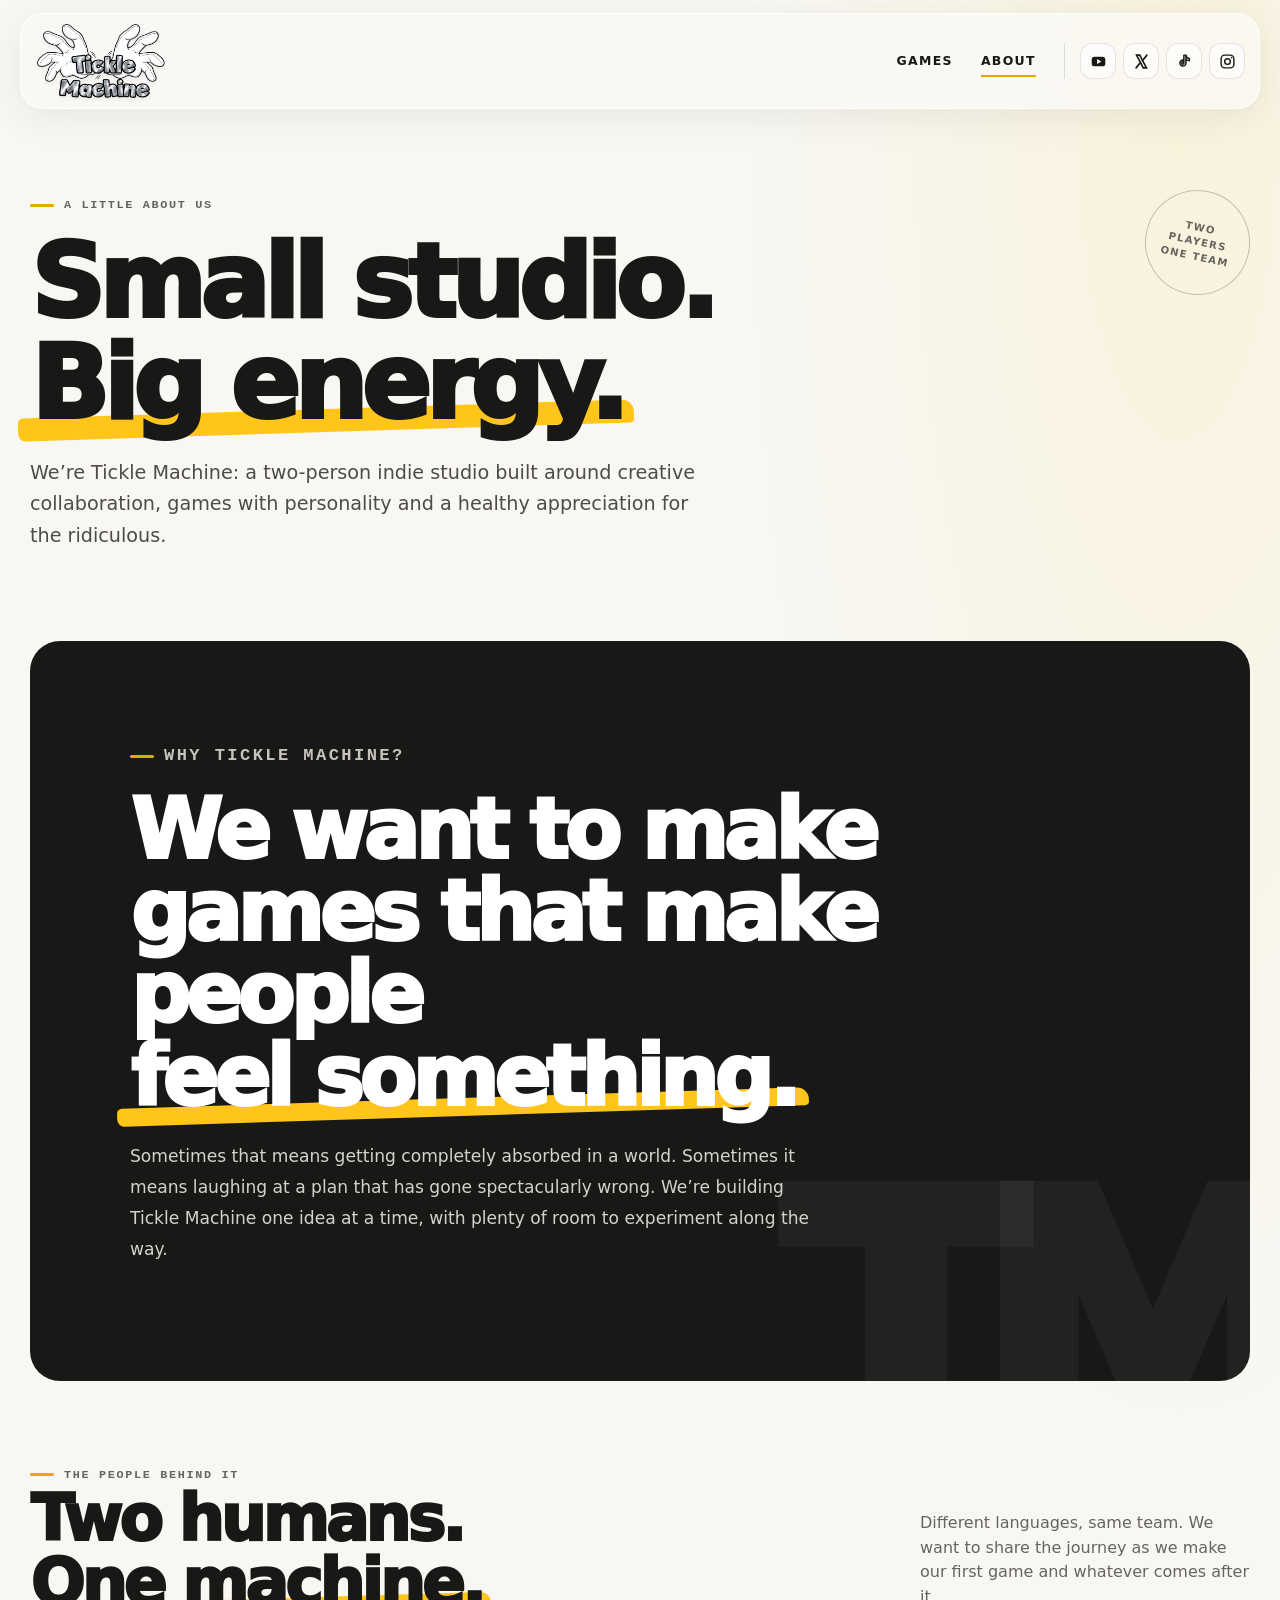
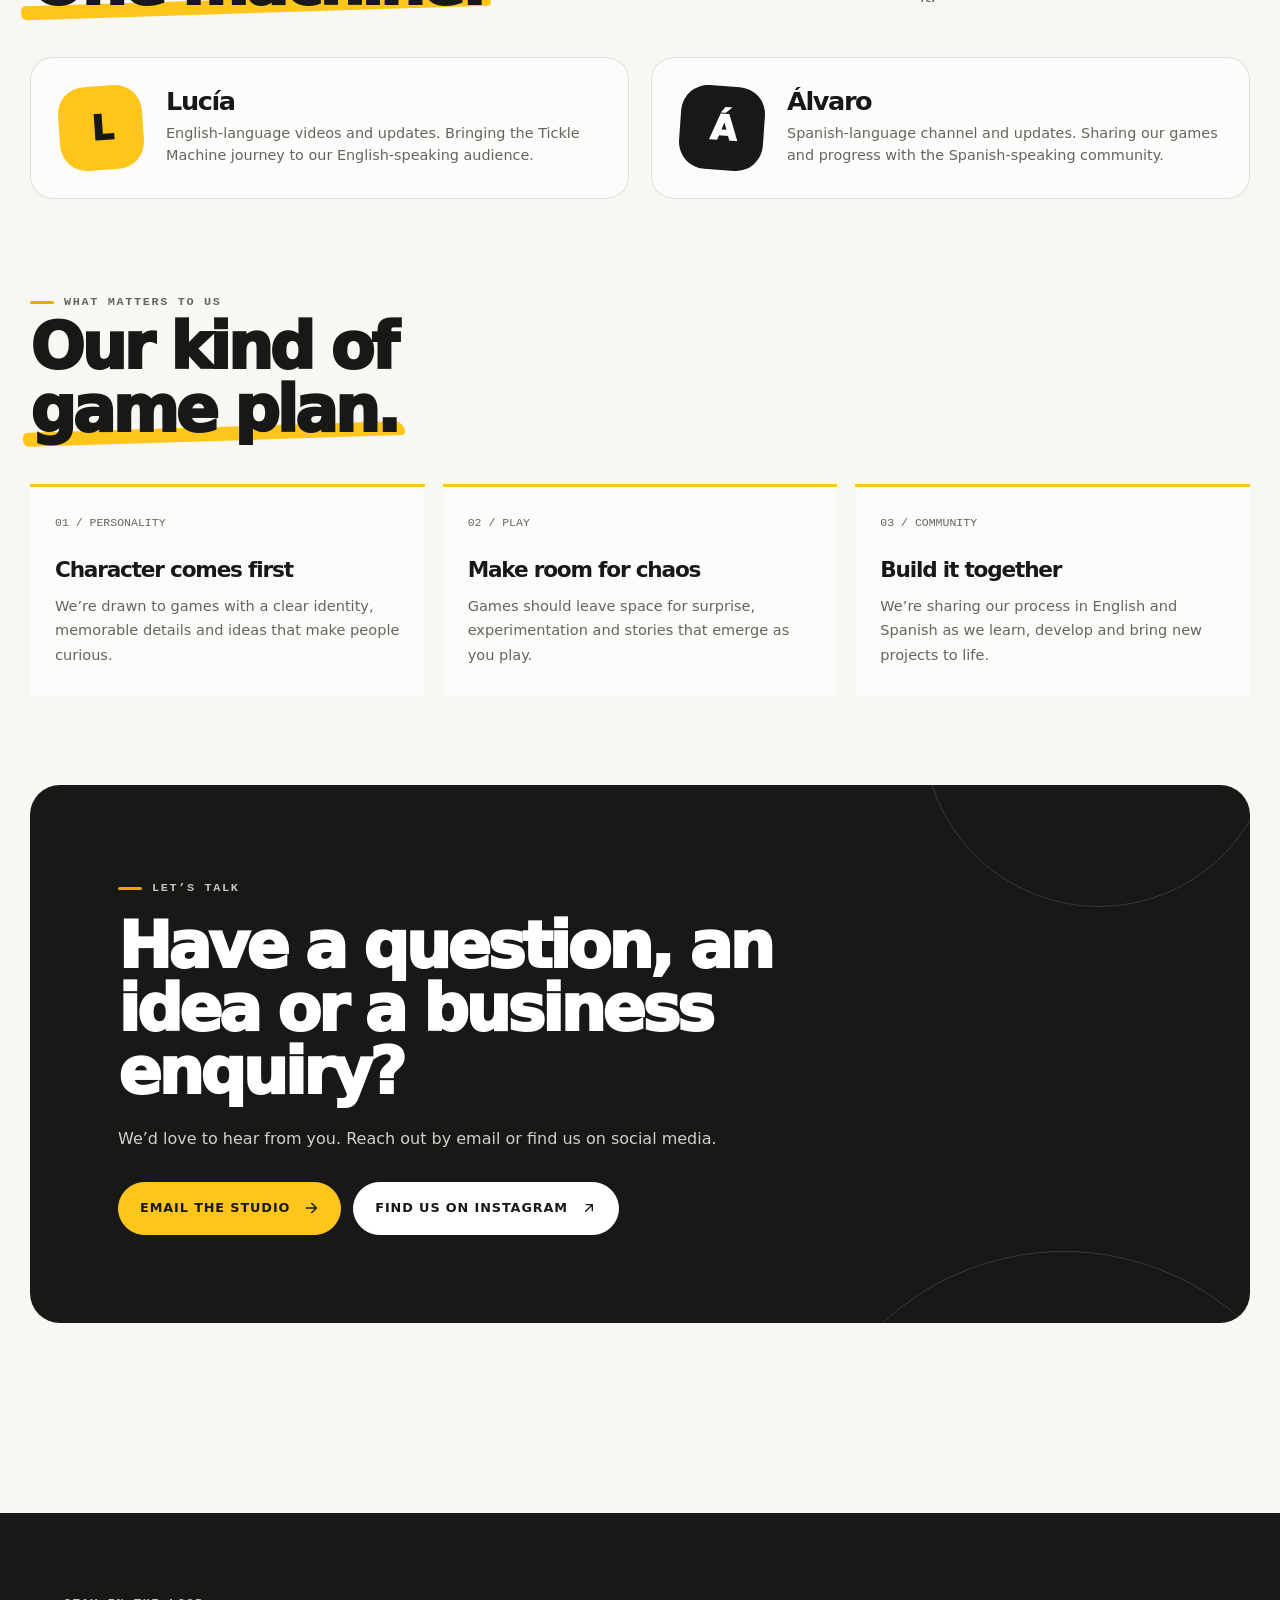
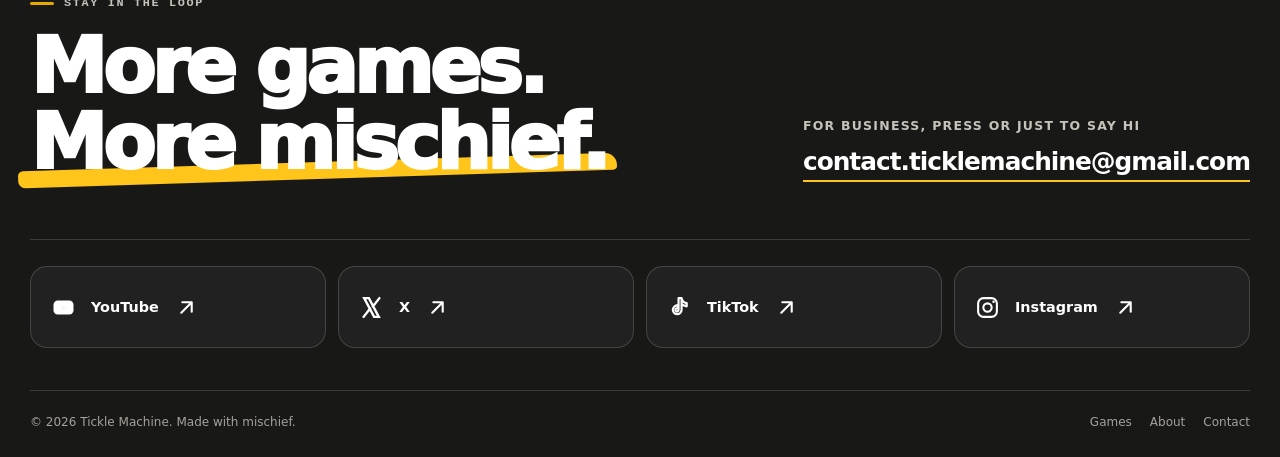
==== commit 7dafbb34: "arreglo bugs" ====
--- a/about.html
+++ b/about.html
@@ -8,17 +8,19 @@
   <meta property="og:type" content="website">
   <meta property="og:title" content="About Us — Tickle Machine">
   <meta property="og:description" content="Meet Lucía and Álvaro, the two-person indie studio behind Tickle Machine, and learn about the ideas shaping their games.">
-  <title>About Us — Tickle Machine</title>
-  <link rel="icon" type="image/png" href="assets/gangsta-style-logo.png">
-  <script>document.documentElement.classList.add("js");</script>
+  <title>Tickle Machine</title>
+<script>document.documentElement.classList.add("js");</script>
   <link rel="stylesheet" href="styles.css">
   <script src="script.js" defer></script>
+  <link rel="icon" type="image/png" sizes="566x566" href="assets/favicon.png">
+  <link rel="icon" type="image/x-icon" href="assets/favicon.ico">
+  <link rel="apple-touch-icon" sizes="180x180" href="assets/apple-touch-icon.png">
 </head>
 <body>
 <a class="skip-link" href="#main-content">Skip to content</a>
 <header class="site-header">
   <div class="nav-inner">
-    <a class="brand-mark" href="index.html" aria-label="Tickle Machine home"><img src="assets/tickle-machine-logo.webp" alt="Tickle Machine" width="300" height="176"></a>
+    <a class="brand-mark" href="index.html" aria-label="Tickle Machine home"><img src="assets/tickle-machine-logo.png" alt="Tickle Machine" width="300" height="176"></a>
     <div class="nav-right">
       <button class="menu-toggle" type="button" aria-label="Open navigation menu" aria-expanded="false" aria-controls="navigation-panel"><svg viewBox="0 0 24 24" fill="none" stroke="currentColor" stroke-width="2.2" stroke-linecap="round" aria-hidden="true"><path d="M4 7h16M4 12h16M4 17h16"/></svg></button>
       <div class="nav-panel" id="navigation-panel">
--- a/styles.css
+++ b/styles.css
@@ -28,7 +28,7 @@
 body.menu-open { overflow: hidden; }
 a { color: inherit; text-decoration: none; }
 button { font: inherit; }
-img { display: block; max-width: 100%; }
+img { display: block; max-width: 100%; height: auto; }
 ::selection { color: var(--ink); background: var(--yellow); }
 
 .skip-link { position: absolute; z-index: 200; top: 8px; left: 8px; padding: 10px 14px; background: var(--yellow); border-radius: 12px; transform: translateY(-150%); }
@@ -55,7 +55,7 @@
   box-shadow: 0 8px 38px rgba(20, 19, 17, .07);
 }
 .brand-mark { flex: 0 0 auto; width: 140px; display: inline-flex; align-items: center; justify-content: center; border-radius: 13px; transform-origin: center; animation: brand-float 5s ease-in-out infinite; }
-.brand-mark img { width: 100%; height: 78px; object-fit: contain; mix-blend-mode: multiply; }
+.brand-mark img { width: 100%; height: 78px; object-fit: contain; mix-blend-mode: normal; filter: drop-shadow(0 2px 2px rgba(24,24,23,.08)); }
 @keyframes brand-float { 0%,100% { transform: translateY(0) rotate(-.25deg); } 50% { transform: translateY(-2px) rotate(.25deg); } }
 .nav-right { display: flex; align-items: center; justify-content: flex-end; gap: clamp(15px, 2vw, 30px); }
 .main-nav { display: flex; align-items: center; gap: clamp(18px, 2.2vw, 34px); }
@@ -112,7 +112,8 @@
 .hero-art-wrap:hover .hero-art > img { transform: scale(1.075); }
 .art-topline { position: absolute; z-index: 2; top: 22px; left: 22px; right: 22px; display: flex; justify-content: space-between; gap: 12px; color: white; }
 .art-mark { position: absolute; z-index: 3; bottom: 22px; left: 22px; right: 22px; display: flex; align-items: end; justify-content: space-between; gap: 15px; color: #fff; }
-.art-mark .game-logo { width: min(58%, 310px); padding: 8px 10px 2px; border-radius: 15px; background: rgba(255,255,255,.91); -webkit-backdrop-filter: blur(15px); backdrop-filter: blur(15px); transform: rotate(-1deg); }
+.art-mark .game-logo { width: min(62%, 360px); padding: 0; border-radius: 0; background: transparent; box-shadow: none; -webkit-backdrop-filter: none; backdrop-filter: none; transform: none; }
+.art-mark .game-logo img { display: block; width: 100%; height: auto; max-height: none; object-fit: contain; filter: drop-shadow(0 7px 14px rgba(0,0,0,.38)); }
 .art-mark .art-title { font-size: .76rem; line-height: 1.4; font-weight: 850; letter-spacing: .12em; text-transform: uppercase; text-align: right; }
 .sticker { position: absolute; z-index: 4; right: -17px; top: 22%; width: 112px; height: 112px; display: grid; place-items: center; text-align: center; padding: 15px; background: var(--yellow); border-radius: 50%; font-size: .7rem; line-height: 1.2; font-weight: 950; letter-spacing: .05em; text-transform: uppercase; transform: rotate(10deg); box-shadow: 0 13px 30px rgba(0,0,0,.14); }
 .hero-orbit { position: absolute; z-index: -1; width: 145px; height: 145px; top: -28px; right: -24px; border: 1px solid rgba(24,24,23,.2); border-radius: 50%; }
@@ -140,8 +141,8 @@
 .game-feature:hover .feature-visual > img.scene { transform: scale(1.04); }
 .feature-visual::after { content: ""; position: absolute; inset: 0; background: linear-gradient(0deg, rgba(0,0,0,.44), transparent 60%); pointer-events: none; }
 .feature-visual .visual-tag { position: absolute; z-index: 2; left: 22px; top: 22px; }
-.feature-visual .floating-logo { position: absolute; z-index: 2; left: 7%; right: 7%; bottom: 7%; padding: 12px; border-radius: 18px; background: rgba(255,255,255,.91); box-shadow: 0 18px 45px rgba(0,0,0,.16); }
-.feature-visual .floating-logo img { width: min(100%, 410px); margin: auto; }
+.feature-visual .floating-logo { position: absolute; z-index: 2; left: 7%; right: 7%; bottom: 7%; display: flex; justify-content: center; padding: 0; border-radius: 0; background: transparent; box-shadow: none; }
+.feature-visual .floating-logo img { display: block; width: min(100%, 470px); height: auto; max-height: none; object-fit: contain; filter: drop-shadow(0 7px 15px rgba(0,0,0,.46)); }
 .feature-content { padding: clamp(34px, 5.2vw, 72px); display: flex; flex-direction: column; align-items: flex-start; justify-content: center; }
 .feature-content .eyebrow { margin-bottom: 22px; }
 .feature-content h3 { font-size: clamp(2.4rem, 4vw, 4.3rem); line-height: .93; margin-bottom: 20px; }
@@ -176,8 +177,8 @@
 .game-card-link:hover .game-cover { transform: translateY(-7px) rotate(-.35deg); box-shadow: 0 25px 48px rgba(24,24,23,.16); }
 .game-cover .cover-bg { position: absolute; z-index: -2; inset: 0; width: 100%; height: 100%; object-fit: cover; transition: transform .6s ease; }
 .game-card-link:hover .cover-bg { transform: scale(1.06); }
-.cover-logo { width: 100%; padding: 13px 10px 4px; border-radius: 15px; background: rgba(255,255,255,.94); }
-.cover-logo img { width: 100%; max-height: 170px; object-fit: contain; }
+.cover-logo { width: 100%; display: flex; justify-content: center; padding: 0; border-radius: 0; background: transparent; }
+.cover-logo img { display: block; width: min(100%, 450px); height: auto; max-height: none; object-fit: contain; filter: drop-shadow(0 6px 12px rgba(0,0,0,.48)); }
 .cover-index { position: absolute; top: 15px; left: 15px; padding: 8px 10px; color: white; font-family: ui-monospace, SFMono-Regular, Menlo, monospace; font-size: .72rem; font-weight: 800; border-radius: 999px; border: 1px solid rgba(255,255,255,.5); background: rgba(0,0,0,.17); -webkit-backdrop-filter: blur(10px); backdrop-filter: blur(10px); }
 .cover-open { position: absolute; top: 14px; right: 14px; display: grid; place-items: center; width: 37px; height: 37px; border-radius: 50%; color: var(--ink); background: var(--yellow); transform: translateY(4px); opacity: 0; transition: opacity .25s ease, transform .25s ease; }
 .cover-open svg { width: 17px; }
@@ -202,8 +203,8 @@
 .detail-hero::before { content: ""; position: absolute; z-index: -2; inset: 0; background-image: url("assets/gangsta-style-scene.webp"); background-size: cover; background-position: center 58%; transform: scale(1.015); }
 .detail-hero::after { content: ""; position: absolute; z-index: -1; inset: 0; background: linear-gradient(90deg, rgba(0,0,0,.78) 0%, rgba(0,0,0,.35) 56%, rgba(0,0,0,.13) 100%), linear-gradient(0deg, rgba(0,0,0,.54), transparent 65%); }
 .detail-hero-content { width: min(calc(100% - 48px), var(--content)); margin: 0 auto; }
-.detail-logo-panel { width: min(100%, 520px); padding: 16px 24px 10px; margin-bottom: 28px; border-radius: 22px; background: rgba(255,255,255,.94); box-shadow: 0 20px 70px rgba(0,0,0,.22); transform: rotate(-1deg); }
-.detail-logo-panel img { width: 100%; }
+.detail-logo-panel { width: min(100%, 650px); padding: 0; margin-bottom: 28px; border-radius: 0; background: transparent; box-shadow: none; transform: none; }
+.detail-logo-panel img { display: block; width: 100%; height: auto; max-height: none; object-fit: contain; filter: drop-shadow(0 8px 18px rgba(0,0,0,.38)); }
 .detail-hero h1 { position: absolute; width: 1px; height: 1px; padding: 0; margin: -1px; overflow: hidden; clip: rect(0,0,0,0); white-space: nowrap; border: 0; }
 .detail-hero .lead { max-width: 630px; color: rgba(255,255,255,.91); font-size: clamp(1.12rem, 1.8vw, 1.4rem); }
 .detail-hero .button-light { color: var(--ink); background: white; border-color: white; }
@@ -293,13 +294,16 @@
 }
 @media (max-width: 850px) {
   .site-header { padding: 10px 12px; }
-  .nav-inner { min-height: 66px; padding: 5px 8px; border-radius: 19px; }
+  .nav-inner { position: relative; min-height: 66px; padding: 5px 8px; border-radius: 19px; }
   .brand-mark { width: 106px; }
   .brand-mark img { height: 61px; }
   .menu-toggle { display: inline-flex; position: relative; z-index: 102; }
   .nav-right { gap: 0; }
-  .nav-panel { position: fixed; z-index: 101; inset: 0; padding: 104px 22px 30px; display: flex; flex-direction: column; align-items: stretch; gap: 25px; background: rgba(248,247,243,.97); -webkit-backdrop-filter: blur(28px); backdrop-filter: blur(28px); opacity: 0; visibility: hidden; transform: translateY(-10px); transition: opacity .25s ease, transform .25s ease, visibility .25s; overflow-y: auto; }
-  .nav-panel.open { opacity: 1; visibility: visible; transform: translateY(0); }
+  /* A compact glass dropdown anchored beneath the mobile header. Keeping this
+     panel absolute (rather than fixed inside a backdrop-filter parent) prevents
+     it collapsing into a tiny blurred square on mobile browsers. */
+  .nav-panel { position: absolute; z-index: 101; top: calc(100% + 10px); left: 0; right: 0; padding: 20px; display: flex; flex-direction: column; align-items: stretch; gap: 20px; border: 1px solid rgba(255,255,255,.86); border-radius: 22px; background: rgba(248,247,243,.94); -webkit-backdrop-filter: blur(28px) saturate(1.15); backdrop-filter: blur(28px) saturate(1.15); box-shadow: 0 24px 60px rgba(24,24,23,.16); opacity: 0; visibility: hidden; pointer-events: none; transform: translateY(-8px); transition: opacity .22s ease, transform .22s ease, visibility .22s; max-height: calc(100vh - 115px); max-height: calc(100dvh - 115px); overflow-y: auto; overscroll-behavior: contain; }
+  .nav-panel.open { opacity: 1; visibility: visible; pointer-events: auto; transform: translateY(0); }
   .main-nav { display: flex; flex-direction: column; align-items: stretch; gap: 0; }
   .nav-link { font-size: 1.45rem; padding: 17px 5px; border-bottom: 1px solid var(--line); }
   .nav-link::after { bottom: 8px; width: 100px; }
@@ -363,7 +367,7 @@
   .game-card-info h2 { font-size: 1.55rem; }
   .detail-hero { min-height: 650px; padding: 142px 0 49px; }
   .detail-hero-content { width: calc(100% - 34px); }
-  .detail-logo-panel { padding: 12px 14px 7px; border-radius: 17px; }
+  .detail-logo-panel { width: min(100%, 520px); }
   .detail-hero .lead { font-size: 1.05rem; }
   .detail-meta { margin-top: 19px; }
   .feature-list { grid-template-columns: 1fr; }
